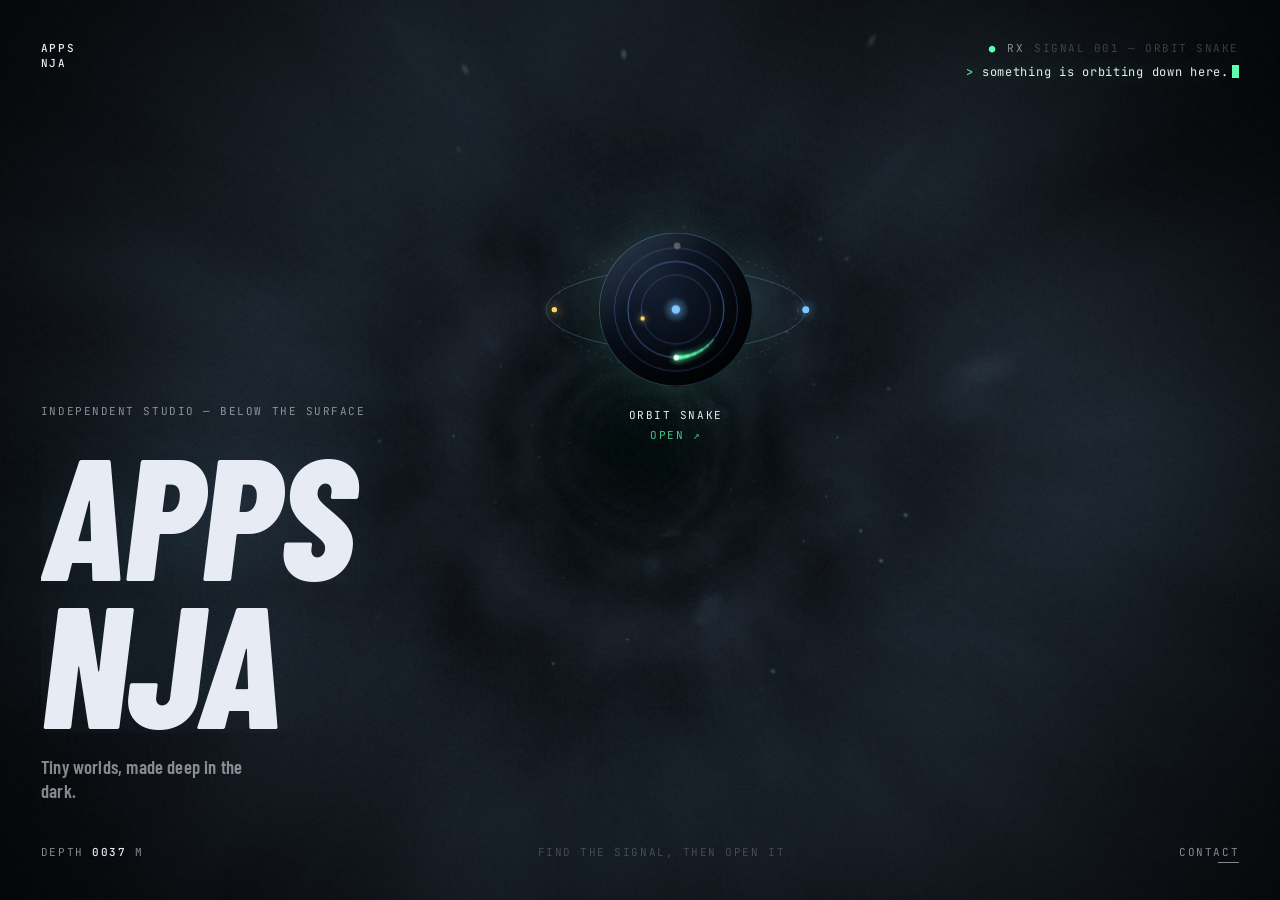
==== index.html @ ba4dc66e "Publish site" ====
<!doctype html>
<html lang="en">
<head>
  <meta charset="utf-8">
  <meta name="viewport" content="width=device-width, initial-scale=1, viewport-fit=cover">
  <script src="assets/js/config.js"></script>
  <script>
    (function () {
      var h = location.hash.slice(1);
      if (h && APPS.some(function (a) { return a.slug === h; })) { location.replace(h + '/'); return; }
      try { if (sessionStorage.getItem('appsnja:return')) document.documentElement.classList.add('is-return'); } catch (e) {}
    })();
  </script>
  <title>AppsNja</title>
  <meta name="description" content="AppsNja makes small games and apps. Tiny worlds, made deep in the dark.">
  <meta name="theme-color" content="#04050a">
  <meta property="og:title" content="AppsNja">
  <meta property="og:description" content="Tiny worlds, made deep in the dark.">
  <meta property="og:type" content="website">
  <link rel="icon" href="assets/favicon.svg" type="image/svg+xml">
  <link rel="preload" href="assets/fonts/BarlowCondensed-800i.woff2" as="font" type="font/woff2" crossorigin>
  <link rel="preload" href="assets/fonts/JetBrainsMono.woff2" as="font" type="font/woff2" crossorigin>
  <link rel="stylesheet" href="assets/css/style.css">
</head>
<body class="is-intro page-landing">
  <canvas id="abyss" class="abyss" aria-hidden="true"></canvas>
  <div class="veil" aria-hidden="true"></div>

  <div class="cursor" aria-hidden="true">
    <span class="cursor__dot"></span>
    <span class="cursor__ring"><span class="cursor__label">Open</span></span>
  </div>

  <main id="landing" class="view view--landing">
    <header class="hud hud--top">
      <a class="brand mono" href="./" aria-label="AppsNja home"><span>Apps</span><span>Nja</span></a>
      <div class="tx mono" id="tx">
        <p class="tx__head" aria-hidden="true"><span class="blink">&#9679;</span><span class="tx__label">RX</span><span class="tx__meta" id="tx-meta"></span></p>
        <p class="tx__line" id="tx-line" aria-hidden="true"></p>
        <p class="sr-only" id="tx-static"></p>
      </div>
    </header>

    <section class="hero" aria-label="AppsNja">
      <p class="eyebrow mono reveal" style="--d:.2s">Independent studio &mdash; below the surface</p>
      <h1 class="title" aria-label="AppsNja">
        <span class="line"><span class="reveal" style="--d:.35s">Apps</span></span>
        <span class="line"><span class="reveal" style="--d:.5s">Nja</span></span>
      </h1>
      <p class="lede reveal" style="--d:.7s"><span id="tagline-lead">Tiny worlds,</span> made deep in the dark.</p>
    </section>

    <footer class="hud hud--bottom">
      <p class="mono depth">Depth <b id="depth">0000</b> m</p>
      <p class="mono hint">Find the signal, then open it</p>
      <a class="mono link" href="mailto:support.appsnja@gmail.com">Contact</a>
    </footer>

    <nav id="satellites" class="satellites" aria-label="Apps"></nav>
  </main>

  <template id="satellite-template">
    <a class="satellite" href="">
      <span class="satellite__float">
        <svg class="satellite__orbits" viewBox="0 0 200 200" aria-hidden="true">
          <g class="orbit orbit--a"><ellipse cx="100" cy="100" rx="96" ry="30"/><circle class="moon" cx="196" cy="100" r="2.6"/></g>
          <g class="orbit orbit--b"><ellipse cx="100" cy="100" rx="90" ry="44"/><circle class="moon moon--warm" cx="10" cy="100" r="2"/></g>
          <circle class="tick-ring" cx="100" cy="100" r="74"/>
        </svg>
        <span class="satellite__body"><canvas class="satellite__screen" width="160" height="160" aria-hidden="true"></canvas></span>
        <span class="satellite__label mono"><span class="satellite__name"></span><span class="satellite__cta">Open &#8599;</span></span>
      </span>
    </a>
  </template>

  <div id="portal" class="portal" aria-hidden="true"></div>

  <script src="assets/js/orbit-render.js"></script>
  <script src="assets/js/abyss.js"></script>
  <script src="assets/js/cursor.js"></script>
  <script src="assets/js/landing.js"></script>
</body>
</html>
---- assets/css/style.css ----
@font-face { font-family: "Display"; src: url("../fonts/BarlowCondensed-800i.woff2") format("woff2"); font-weight: 800; font-style: italic; font-display: swap; }
@font-face { font-family: "Display"; src: url("../fonts/BarlowCondensed-600.woff2") format("woff2"); font-weight: 600; font-style: normal; font-display: swap; }
@font-face { font-family: "Mono"; src: url("../fonts/JetBrainsMono.woff2") format("woff2"); font-weight: 400 500; font-style: normal; font-display: swap; }

:root {
  --ink: #04050a;
  --text: #e7ecf4;
  --muted: rgba(231, 236, 244, .56);
  --faint: rgba(231, 236, 244, .22);
  --mint: #5dffb0;
  --core: #7ec8ff;
  --orb: #ffd56a;
  --ring: #5078b4;
  --pad: clamp(18px, 3.2vw, 44px);
  --ease: cubic-bezier(.76, 0, .24, 1);
  --ease-out: cubic-bezier(.16, 1, .3, 1);
}

*, *::before, *::after { box-sizing: border-box; }
html, body { height: 100%; }
html { color-scheme: dark; background: var(--ink); -webkit-text-size-adjust: 100%; }
body {
  margin: 0; overflow: hidden; color: var(--text); background: var(--ink);
  font-family: "Display", "Arial Narrow", sans-serif; font-weight: 600;
  -webkit-font-smoothing: antialiased; -moz-osx-font-smoothing: grayscale;
}
a { color: inherit; }
button { font: inherit; color: inherit; }
.mono { font-family: "Mono", ui-monospace, Menlo, monospace; font-size: 11px; letter-spacing: .14em; text-transform: uppercase; font-weight: 400; }
p { margin: 0; }

.abyss {
  position: fixed; inset: 0; width: 100%; height: 100%; display: block; z-index: 0;
  background:
    radial-gradient(circle at 50% 50%, #000 0 12%, transparent 46%),
    radial-gradient(ellipse at 50% 50%, #0d1219 0%, #070a10 45%, #020306 80%);
}
.veil {
  position: fixed; inset: 0; z-index: 1; pointer-events: none;
  background: radial-gradient(ellipse at center, transparent 40%, rgba(0, 0, 0, .55) 100%);
}

.view { position: fixed; inset: 0; z-index: 2; }
.view[hidden] { display: none; }

/* HUD */
.hud { position: absolute; left: var(--pad); right: var(--pad); display: flex; justify-content: space-between; align-items: flex-start; gap: 16px; }
.hud--top { top: var(--pad); }
.hud--bottom { bottom: var(--pad); align-items: flex-end; }
.brand { display: flex; flex-direction: column; text-decoration: none; line-height: 1.35; color: var(--text); font-weight: 500; }
.sr-only { position: absolute; width: 1px; height: 1px; padding: 0; margin: -1px; overflow: hidden; clip: rect(0 0 0 0); white-space: nowrap; border: 0; }
.tx { text-align: right; width: min(46ch, 46vw); display: flex; flex-direction: column; align-items: flex-end; gap: 8px; }
.tx__head { display: flex; gap: 10px; color: var(--faint); white-space: nowrap; }
.tx__label { color: var(--muted); }
.tx__meta { min-height: 1em; transition: opacity .4s; }
.tx__line { min-height: 3em; color: var(--text); text-transform: none; letter-spacing: .06em; font-size: 12px; line-height: 1.5; white-space: pre-wrap; transition: opacity .25s; text-shadow: 0 0 12px rgba(93, 255, 176, .25); }
.tx__line .p { color: var(--mint); }
.tx__line .g { color: var(--mint); opacity: .7; }
.tx__line .caret { display: inline-block; width: .6em; height: 1.05em; margin-left: 3px; vertical-align: -2px; background: var(--mint); animation: blink 1s steps(2, jump-none) infinite; }
.tx.is-glitch .tx__line { animation: txGlitch .12s steps(2, jump-none) infinite; }
@keyframes txGlitch { 0% { transform: translateX(0); opacity: 1; } 50% { transform: translateX(-3px) skewX(-8deg); opacity: .45; } 100% { transform: translateX(2px); opacity: .8; } }
.blink { color: var(--mint); animation: blink 2.4s steps(2, jump-none) infinite; }
@keyframes blink { 50% { opacity: .15; } }
.depth { color: var(--muted); }
.depth b { color: var(--text); font-weight: 500; font-variant-numeric: tabular-nums; }
.hint { color: var(--faint); }
.link { text-decoration: none; position: relative; color: var(--muted); transition: color .3s; }
.link::after { content: ""; position: absolute; left: 0; right: 0; bottom: -4px; height: 1px; background: currentColor; transform-origin: right; transform: scaleX(.35); transition: transform .5s var(--ease-out); }
.link:hover { color: var(--text); }
.link:hover::after { transform-origin: left; transform: scaleX(1); }

/* Hero */
.hero { position: absolute; left: var(--pad); bottom: calc(var(--pad) + 56px); max-width: min(720px, 80vw); }
.eyebrow { color: var(--muted); margin-bottom: 18px; }
.title {
  margin: 0; font-weight: 800; font-style: italic; text-transform: uppercase;
  font-size: clamp(72px, 13.5vw, 210px); line-height: .8; letter-spacing: -.01em;
  text-shadow: 0 0 60px rgba(126, 200, 255, .08);
}
.line { display: block; overflow: hidden; padding: .04em .08em .02em 0; margin-right: -.08em; }
.line > span { display: inline-block; }
.lede { margin-top: 22px; font-size: clamp(16px, 1.45vw, 20px); line-height: 1.3; letter-spacing: .01em; color: var(--muted); max-width: 30ch; }

/* Intro reveal */
.reveal { transition: transform 1.4s var(--ease-out) var(--d, 0s), opacity 1.4s var(--ease-out) var(--d, 0s), filter 1.4s var(--ease-out) var(--d, 0s); }
.is-intro .reveal { opacity: 0; transform: translateY(105%); filter: blur(6px); }
.is-intro .eyebrow.reveal, .is-intro .lede.reveal { transform: translateY(14px); }
.is-intro .hud, .is-intro .satellite { opacity: 0; }
.hud { transition: opacity 1.6s ease .9s; }

/* Satellite */
.satellites { position: absolute; inset: 0; pointer-events: none; z-index: 3; }
.satellites .satellite { pointer-events: auto; display: block; text-decoration: none; color: inherit; --accent: var(--mint); }
.satellite {
  --size: calc(clamp(118px, 12vw, 180px) * var(--sat-scale, 1));
  position: absolute; left: 0; top: 0; width: var(--size); height: var(--size);
  padding: 0; border: 0; background: none; cursor: pointer; border-radius: 50%;
  transform: translate3d(var(--x, 50vw), var(--y, 40vh), 0) translate(-50%, -50%);
  transition: opacity 2s ease 1.2s;
  -webkit-tap-highlight-color: transparent; z-index: 3;
}
.satellite:focus-visible { outline: 1px dashed var(--mint); outline-offset: 18px; }
.satellite__float {
  position: absolute; inset: 0; display: block;
  transform: translate3d(var(--px, 0px), var(--py, 0px), 0);
  animation: bob 7s ease-in-out infinite;
}
@keyframes bob { 0%, 100% { translate: 0 -5px; } 50% { translate: 0 6px; } }
.satellite__orbits { position: absolute; inset: -38%; width: 176%; height: 176%; overflow: visible; pointer-events: none; }
.orbit ellipse { fill: none; stroke: rgba(126, 200, 255, .32); stroke-width: .6; }
.orbit--b ellipse { stroke: rgba(93, 255, 176, .2); stroke-dasharray: 2 4; }
.orbit { transform-origin: 100px 100px; }
.orbit--a { animation: spinA 26s linear infinite; }
.orbit--b { animation: spinB 38s linear infinite; }
@keyframes spinA { from { transform: rotate(-18deg); } to { transform: rotate(342deg); } }
@keyframes spinB { from { transform: rotate(32deg); } to { transform: rotate(-328deg); } }
.moon { fill: var(--core); filter: drop-shadow(0 0 4px var(--core)); }
.moon--warm { fill: var(--orb); filter: drop-shadow(0 0 4px var(--orb)); }
.tick-ring { fill: none; stroke: rgba(231, 236, 244, .18); stroke-width: .5; stroke-dasharray: .6 3.2; transform-origin: 100px 100px; animation: spinA 60s linear infinite reverse; }
.satellite__body {
  position: absolute; inset: 0; border-radius: 50%; overflow: hidden; display: block;
  background: radial-gradient(circle at 35% 30%, #142033 0%, #070b14 55%, #020306 100%);
  box-shadow:
    inset 0 0 0 1px rgba(126, 200, 255, .28),
    inset -14px -18px 30px rgba(0, 0, 0, .7),
    inset 8px 10px 24px rgba(126, 200, 255, .08),
    0 0 40px rgba(93, 255, 176, .12),
    0 0 120px rgba(126, 200, 255, .10);
  transition: box-shadow .6s ease, transform .9s var(--ease-out);
}
.satellite__body::after {
  content: ""; position: absolute; inset: 0; border-radius: 50%;
  background: linear-gradient(140deg, rgba(255, 255, 255, .10), transparent 38%, transparent 70%, rgba(0, 0, 0, .45));
}
.satellite__screen { position: absolute; inset: 0; width: 100%; height: 100%; }
.satellite__label {
  position: absolute; left: 50%; top: calc(100% + 22px); transform: translateX(-50%);
  display: flex; flex-direction: column; align-items: center; gap: 6px; white-space: nowrap; color: var(--text);
}
.satellite__cta { color: var(--accent, var(--mint)); opacity: .75; transition: opacity .4s, letter-spacing .6s var(--ease-out); }
.satellite:hover .satellite__body, .satellite:focus-visible .satellite__body {
  transform: scale(1.06);
  box-shadow: inset 0 0 0 1px rgba(93, 255, 176, .55), inset -14px -18px 30px rgba(0, 0, 0, .6), 0 0 60px rgba(93, 255, 176, .25), 0 0 160px rgba(126, 200, 255, .18);
}
.satellite:hover .satellite__cta { opacity: 1; letter-spacing: .24em; }

/* Cursor */
.cursor { position: fixed; inset: 0; pointer-events: none; z-index: 50; display: none; }
.has-cursor .cursor { display: block; opacity: 0; transition: opacity .4s; }
.has-cursor.cursor-on .cursor { opacity: 1; }
.has-cursor, .has-cursor a, .has-cursor button { cursor: none; }
.cursor__dot, .cursor__ring { position: absolute; left: 0; top: 0; border-radius: 50%; will-change: transform; }
.cursor__dot { width: 5px; height: 5px; margin: -2.5px 0 0 -2.5px; background: var(--text); }
.cursor__ring {
  width: 38px; height: 38px; margin: -19px 0 0 -19px; border: 1px solid rgba(231, 236, 244, .35);
  display: grid; place-items: center; transition: width .5s var(--ease-out), height .5s var(--ease-out), margin .5s var(--ease-out), border-color .4s, background .4s;
}
.cursor__label { font: 500 9px/1 "Mono", monospace; letter-spacing: .16em; text-transform: uppercase; opacity: 0; transition: opacity .3s; color: var(--ink); }
.cursor.is-open .cursor__ring { width: 82px; height: 82px; margin: -41px 0 0 -41px; background: var(--mint); border-color: var(--mint); }
.cursor.is-open .cursor__label { opacity: 1; }
.cursor.is-link .cursor__ring { width: 54px; height: 54px; margin: -27px 0 0 -27px; border-color: rgba(231, 236, 244, .7); }

/* Portal */
.portal {
  position: fixed; inset: 0; z-index: 10; pointer-events: none;
  background: radial-gradient(circle at var(--cx, 50%) var(--cy, 50%), #0b1a24 0%, #050a12 30%, #020306 70%);
  clip-path: circle(0px at var(--cx, 50%) var(--cy, 50%));
  visibility: hidden;
}
.portal.is-active { visibility: visible; }
.portal.is-cover, .is-return .portal { visibility: visible; clip-path: none; }
.is-return .portal::before { opacity: 1; }
.portal::before {
  content: ""; position: absolute; inset: 0;
  background: radial-gradient(circle at var(--cx, 50%) var(--cy, 50%), rgba(93, 255, 176, .35), transparent 14%);
  opacity: 0; transition: opacity .9s ease;
}
.portal.is-active::before { opacity: 1; }
.portal.is-settled::before { opacity: .22; transition-duration: 1.6s; }

/* Inner */
.view--inner { z-index: 12; overflow-y: auto; overflow-x: hidden; -webkit-overflow-scrolling: touch; background: transparent; }
.back {
  position: fixed; top: var(--pad); left: var(--pad); z-index: 5; text-decoration: none; color: var(--text);
  display: inline-flex; gap: 12px; align-items: center; padding: 6px 0;
}
.back__arrow { display: inline-block; transition: transform .5s var(--ease-out); }
.back:hover .back__arrow { transform: translateX(-6px); }
.inner {
  min-height: 100%; display: grid; align-items: center; column-gap: clamp(24px, 4vw, 64px);
  grid-template-columns: 1fr minmax(240px, 26vw) 1fr;
  grid-template-areas: "title card copy" "title card meta";
  padding: calc(var(--pad) + 64px) var(--pad) calc(var(--pad) + 64px);
}
.inner__title {
  grid-area: title; justify-self: end; text-align: left; margin: 0; align-self: center;
  font-weight: 800; font-style: italic; text-transform: uppercase; font-size: clamp(64px, 8.6vw, 150px); line-height: .82;
}
.card {
  grid-area: card; margin: 0; position: relative; aspect-ratio: 9 / 16; width: 100%; max-height: 74vh; justify-self: center;
  border-radius: 4px; overflow: hidden;
  background: radial-gradient(circle at 50% 46%, #0d1b2c 0%, #060a12 60%, #030409 100%);
  box-shadow: 0 0 0 1px rgba(126, 200, 255, .16), 0 40px 120px rgba(0, 0, 0, .6), 0 0 120px rgba(93, 255, 176, .08);
}
.card__screen { position: absolute; inset: 0; width: 100%; height: 100%; }
.card__cap { position: absolute; left: 14px; right: 14px; bottom: 12px; display: flex; justify-content: space-between; color: var(--muted); font-size: 10px; }
.inner__copy { grid-area: copy; align-self: end; max-width: 30ch; display: flex; flex-direction: column; gap: 6px; font-size: clamp(17px, 1.5vw, 22px); line-height: 1.25; }
.inner__copy p:first-child { color: var(--text); }
.inner__copy p:not(:first-child) { color: var(--muted); }
.inner__meta { grid-area: meta; align-self: start; margin: 32px 0 0; display: grid; gap: 14px; }
.inner__meta div { display: flex; gap: 18px; }
.inner__meta dt { color: var(--faint); width: 9ch; }
.inner__meta dd { margin: 0; color: var(--text); }

.play {
  margin-top: 26px; align-self: flex-start; display: inline-flex; align-items: center; gap: 12px;
  padding: 11px 20px 11px 16px; border-radius: 999px; text-decoration: none; color: var(--ink);
  background: var(--mint); box-shadow: 0 0 0 0 rgba(93, 255, 176, .5), 0 10px 40px rgba(93, 255, 176, .18);
  transition: transform .5s var(--ease-out), box-shadow .5s var(--ease-out);
}
.play:hover { transform: translateY(-2px); box-shadow: 0 0 0 6px rgba(93, 255, 176, .12), 0 16px 50px rgba(93, 255, 176, .28); }
.play__icon { width: 18px; height: 18px; fill: currentColor; }
.play__text { display: flex; flex-direction: column; line-height: 1.05; }
.play__text small { font: 500 9px/1.2 "Mono", monospace; letter-spacing: .16em; text-transform: uppercase; }
.play__text b { font-weight: 800; font-style: italic; text-transform: uppercase; font-size: 20px; letter-spacing: .02em; }

.inner__foot {
  position: fixed; left: var(--pad); right: var(--pad); bottom: var(--pad); display: flex; justify-content: space-between; color: var(--faint); z-index: 5;
}
.inner__foot nav { display: flex; gap: 22px; }
.inner__foot a { color: var(--text); text-decoration: underline; text-decoration-color: rgba(231, 236, 244, .3); text-underline-offset: 5px; transition: color .3s, text-decoration-color .3s; }
.inner__foot a:hover { text-decoration-color: currentColor; }
.inner__foot a:hover { color: var(--mint); }

/* Inner reveal states */
.rise, .rise-txt, .rise-card { transition: transform 1.2s var(--ease-out), opacity 1.2s var(--ease-out), clip-path 1.4s var(--ease); }
.rise { display: inline-block; }
.view--inner:not(.is-in) .rise { transform: translateY(110%) skewY(6deg); }
.view--inner:not(.is-in) .rise-txt { opacity: 0; transform: translateY(18px); }
.view--inner:not(.is-in) .rise-card { clip-path: inset(50% 0 50% 0); transform: scale(1.08); }
.view--inner:not(.is-in) .back, .view--inner:not(.is-in) .inner__foot { opacity: 0; }
.view--inner .back, .view--inner .inner__foot { transition: opacity .8s ease .6s; }
.view--inner.is-in .rise-card { clip-path: inset(0 0 0 0); transition-delay: .1s; }
.view--inner.is-in .line:nth-child(1) .rise { transition-delay: .25s; }
.view--inner.is-in .line:nth-child(2) .rise { transition-delay: .35s; }
.view--inner.is-in .rise-txt:nth-child(1) { transition-delay: .55s; }
.view--inner.is-in .rise-txt:nth-child(2) { transition-delay: .65s; }
.view--inner.is-in .rise-txt:nth-child(3) { transition-delay: .75s; }
.view--inner.is-in .rise-txt:nth-child(4) { transition-delay: .9s; }
.view--inner.is-in .inner__meta.rise-txt { transition-delay: 1s; }

.view--landing { transition: opacity .9s ease, transform 1.4s var(--ease), filter 1.2s ease; }
.is-diving .view--landing { opacity: 0; transform: scale(1.12); filter: blur(8px); }
.is-diving .view--landing .satellite { opacity: 1; }

/* Mobile */
@media (max-width: 820px) {
  .hero { bottom: calc(var(--pad) + 44px); right: var(--pad); max-width: none; }
  .title { font-size: clamp(76px, 25vw, 140px); }
  .lede { font-size: 15px; }
  .tx { width: 62vw; gap: 6px; }
  .tx__head { font-size: 9px; gap: 7px; }
  .tx__line { font-size: 10px; letter-spacing: .04em; }
  .hint { display: none; }
  .satellite { --size: calc(clamp(96px, 27vw, 128px) * var(--sat-scale, 1)); }
  .satellite__label { top: calc(100% + 16px); font-size: 10px; }
  .inner {
    grid-template-columns: 1fr; grid-template-areas: "title" "card" "copy" "meta";
    row-gap: 28px; align-items: start; padding-top: calc(var(--pad) + 60px); padding-bottom: calc(var(--pad) + 70px);
  }
  .inner__title { justify-self: start; font-size: clamp(64px, 21vw, 110px); }
  .card { width: 100%; max-width: 420px; aspect-ratio: 4 / 5; max-height: none; justify-self: start; }
  .inner__copy { max-width: 34ch; }
  .inner__meta { margin-top: 0; }
  .inner__foot { position: static; padding: 0 0 calc(var(--pad) + env(safe-area-inset-bottom)); margin: 0 var(--pad); }
  .back { background: linear-gradient(rgba(4, 5, 10, .85), rgba(4, 5, 10, 0)); left: 0; right: 0; top: 0; padding: var(--pad); padding-bottom: 28px; }
}
@media (max-height: 560px) and (min-width: 821px) {
  .title { font-size: clamp(60px, 18vh, 140px); }
}

@media (prefers-reduced-motion: reduce) {
  *, *::before, *::after { animation: none !important; }
  .reveal, .rise, .rise-txt, .rise-card, .view--landing, .hud, .satellite { transition-duration: .01s !important; transition-delay: 0s !important; }
  .is-intro .reveal { transform: none; filter: none; }
}

a:focus-visible, .play:focus-visible { outline: 1px solid rgba(93, 255, 176, .55); outline-offset: 6px; border-radius: 2px; }
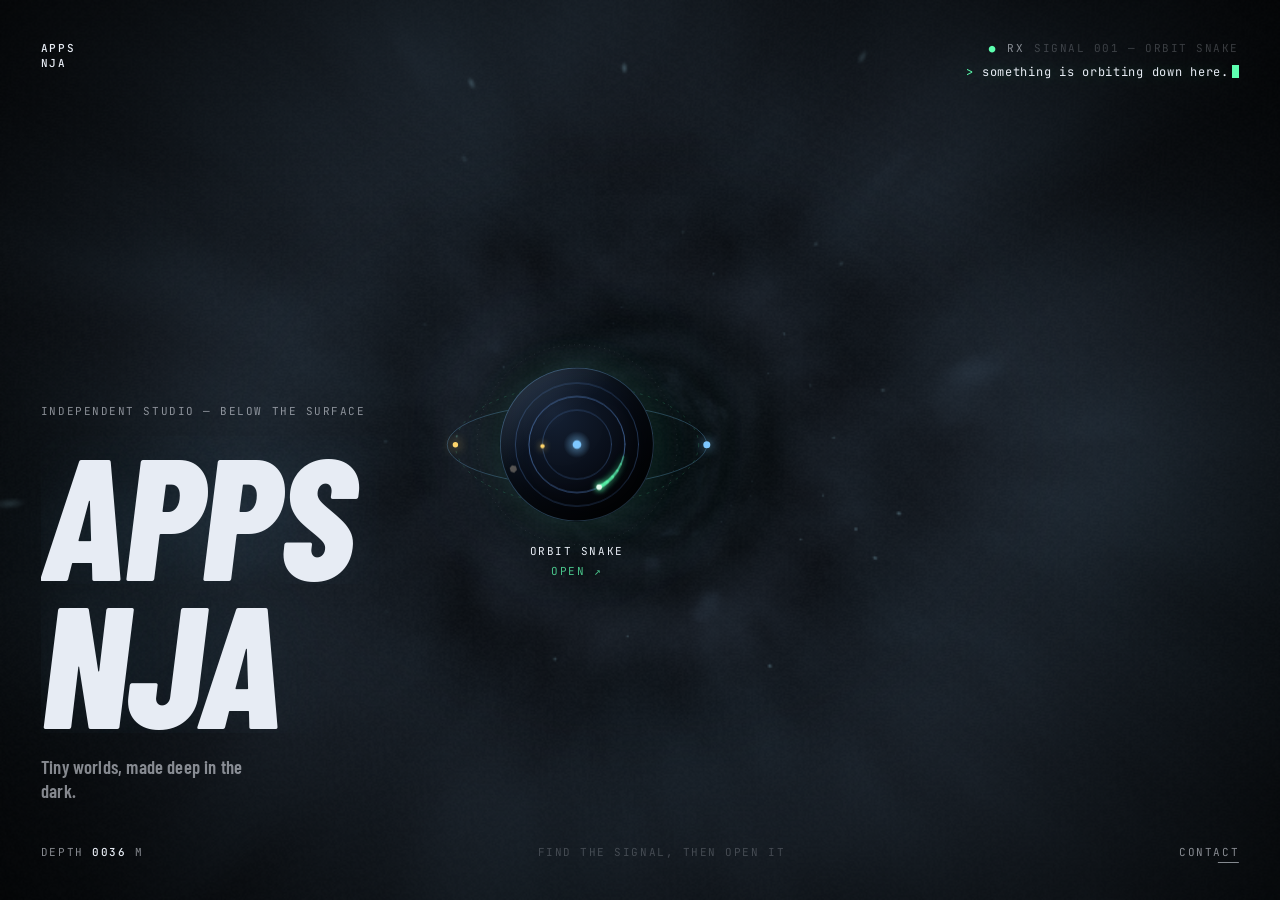
==== commit ccf81a2e: "Add search metadata for every page Give each page its own title, a 150–160 character description, a " ====
--- a/index.html
+++ b/index.html
@@ -11,13 +11,36 @@
       try { if (sessionStorage.getItem('appsnja:return')) document.documentElement.classList.add('is-return'); } catch (e) {}
     })();
   </script>
-  <title>AppsNja</title>
-  <meta name="description" content="AppsNja makes small games and apps. Tiny worlds, made deep in the dark.">
+  <title>AppsNja — Independent Studio</title>
+  <meta name="description" content="AppsNja is an independent studio crafting tiny worlds deep in the dark — small, polished games and apps. Home of Orbit Snake, soon on Android and iOS.">
   <meta name="theme-color" content="#04050a">
-  <meta property="og:title" content="AppsNja">
-  <meta property="og:description" content="Tiny worlds, made deep in the dark.">
+  <link rel="canonical" href="https://supportappsnja.github.io/">
+  <meta property="og:title" content="AppsNja — Independent Studio">
+  <meta property="og:description" content="AppsNja is an independent studio crafting tiny worlds deep in the dark — small, polished games and apps. Home of Orbit Snake, soon on Android and iOS.">
   <meta property="og:type" content="website">
+  <meta property="og:url" content="https://supportappsnja.github.io/">
+  <meta property="og:image" content="https://supportappsnja.github.io/assets/og/home.png">
+  <meta property="og:image:width" content="1200">
+  <meta property="og:image:height" content="630">
+  <meta property="og:image:alt" content="AppsNja over the abyss. Tiny worlds, made deep in the dark.">
+  <meta name="twitter:card" content="summary_large_image">
+  <meta name="twitter:title" content="AppsNja — Independent Studio">
+  <meta name="twitter:description" content="AppsNja is an independent studio crafting tiny worlds deep in the dark — small, polished games and apps. Home of Orbit Snake, soon on Android and iOS.">
+  <meta name="twitter:image" content="https://supportappsnja.github.io/assets/og/home.png">
+  <meta name="twitter:image:alt" content="AppsNja over the abyss. Tiny worlds, made deep in the dark.">
   <link rel="icon" href="assets/favicon.svg" type="image/svg+xml">
+  <link rel="apple-touch-icon" href="assets/icons/apple-touch-icon.png">
+  <link rel="manifest" href="site.webmanifest">
+  <script type="application/ld+json">
+  {
+    "@context": "https://schema.org",
+    "@type": "Organization",
+    "name": "AppsNja",
+    "url": "https://supportappsnja.github.io/",
+    "logo": "https://supportappsnja.github.io/assets/icons/icon-512.png",
+    "description": "AppsNja is an independent studio crafting tiny worlds deep in the dark — small, polished games and apps. Home of Orbit Snake, soon on Android and iOS."
+  }
+  </script>
   <link rel="preload" href="assets/fonts/BarlowCondensed-800i.woff2" as="font" type="font/woff2" crossorigin>
   <link rel="preload" href="assets/fonts/JetBrainsMono.woff2" as="font" type="font/woff2" crossorigin>
   <link rel="stylesheet" href="assets/css/style.css">
@@ -48,6 +71,10 @@
         <span class="line"><span class="reveal" style="--d:.5s">Nja</span></span>
       </h1>
       <p class="lede reveal" style="--d:.7s"><span id="tagline-lead">Tiny worlds,</span> made deep in the dark.</p>
+      <noscript>
+        <p class="lede">AppsNja. Tiny worlds, made deep in the dark.</p>
+        <p class="lede"><a href="orbit-snake/">Orbit Snake</a> &mdash; guide a neon snake around circular orbits. Jump between rings, eat orbs, dodge asteroids.</p>
+      </noscript>
     </section>
 
     <footer class="hud hud--bottom">
--- a/assets/css/style.css
+++ b/assets/css/style.css
@@ -204,7 +204,7 @@
 }
 .card__screen { position: absolute; inset: 0; width: 100%; height: 100%; }
 .card__cap { position: absolute; left: 14px; right: 14px; bottom: 12px; display: flex; justify-content: space-between; color: var(--muted); font-size: 10px; }
-.inner__copy { grid-area: copy; align-self: end; max-width: 30ch; display: flex; flex-direction: column; gap: 6px; font-size: clamp(17px, 1.5vw, 22px); line-height: 1.25; }
+.inner__copy { grid-area: copy; align-self: end; max-width: 30ch; min-width: 0; display: flex; flex-direction: column; gap: 6px; font-size: clamp(17px, 1.5vw, 22px); line-height: 1.25; }
 .inner__copy p:first-child { color: var(--text); }
 .inner__copy p:not(:first-child) { color: var(--muted); }
 .inner__meta { grid-area: meta; align-self: start; margin: 32px 0 0; display: grid; gap: 14px; }
@@ -212,17 +212,30 @@
 .inner__meta dt { color: var(--faint); width: 9ch; }
 .inner__meta dd { margin: 0; color: var(--text); }
 
+.inner__copy .stores { width: max-content; max-width: min(92vw, 420px); }
+.stores { margin-top: 26px; display: flex; flex-direction: column; align-items: flex-start; gap: 12px; }
+.stores__soon { display: inline-flex; align-items: center; gap: 9px; color: var(--mint); font-size: 10px; letter-spacing: .22em; }
+.stores__soon[hidden] { display: none; }
+.stores__dot { width: 6px; height: 6px; border-radius: 50%; background: var(--mint); box-shadow: 0 0 10px var(--mint); animation: blink 2.4s steps(2, jump-none) infinite; }
+.stores__row { display: flex; flex-wrap: wrap; gap: 10px; }
 .play {
-  margin-top: 26px; align-self: flex-start; display: inline-flex; align-items: center; gap: 12px;
-  padding: 11px 20px 11px 16px; border-radius: 999px; text-decoration: none; color: var(--ink);
+  display: inline-flex; align-items: center; gap: 11px; min-height: 50px;
+  padding: 10px 20px 10px 15px; border-radius: 999px; text-decoration: none; color: var(--ink);
   background: var(--mint); box-shadow: 0 0 0 0 rgba(93, 255, 176, .5), 0 10px 40px rgba(93, 255, 176, .18);
   transition: transform .5s var(--ease-out), box-shadow .5s var(--ease-out);
 }
 .play:hover { transform: translateY(-2px); box-shadow: 0 0 0 6px rgba(93, 255, 176, .12), 0 16px 50px rgba(93, 255, 176, .28); }
-.play__icon { width: 18px; height: 18px; fill: currentColor; }
-.play__text { display: flex; flex-direction: column; line-height: 1.05; }
+.play__icon { width: 18px; height: 18px; fill: currentColor; flex: none; }
+.play__text { display: flex; flex-direction: column; justify-content: center; line-height: 1.05; }
 .play__text small { font: 500 9px/1.2 "Mono", monospace; letter-spacing: .16em; text-transform: uppercase; }
-.play__text b { font-weight: 800; font-style: italic; text-transform: uppercase; font-size: 20px; letter-spacing: .02em; }
+.play__text small:empty { display: none; }
+.play__text b { font-weight: 800; font-style: italic; text-transform: uppercase; font-size: 18px; letter-spacing: .02em; white-space: nowrap; }
+.play.is-soon {
+  color: rgba(231, 236, 244, .6); background: rgba(231, 236, 244, .03); cursor: default; pointer-events: none;
+  box-shadow: inset 0 0 0 1px rgba(231, 236, 244, .2);
+}
+.play.is-soon .play__icon { opacity: .6; }
+.soon-tag { margin-left: 8px; padding: 2px 6px; border-radius: 999px; font-size: 8px; letter-spacing: .16em; color: var(--mint); box-shadow: inset 0 0 0 1px rgba(93, 255, 176, .45); vertical-align: 1px; }
 
 .inner__foot {
   position: fixed; left: var(--pad); right: var(--pad); bottom: var(--pad); display: flex; justify-content: space-between; color: var(--faint); z-index: 5;
@@ -271,6 +284,11 @@
   .inner__title { justify-self: start; font-size: clamp(64px, 21vw, 110px); }
   .card { width: 100%; max-width: 420px; aspect-ratio: 4 / 5; max-height: none; justify-self: start; }
   .inner__copy { max-width: 34ch; }
+  .inner__copy .stores { width: auto; max-width: none; }
+  .inner__copy:has(.stores) { max-width: none; }
+  .inner__copy p { max-width: 34ch; }
+  .stores__row { flex-wrap: nowrap; width: 100%; }
+  .stores__row .play { flex: 1 1 0; justify-content: center; padding: 10px 14px; min-width: 0; }
   .inner__meta { margin-top: 0; }
   .inner__foot { position: static; padding: 0 0 calc(var(--pad) + env(safe-area-inset-bottom)); margin: 0 var(--pad); }
   .back { background: linear-gradient(rgba(4, 5, 10, .85), rgba(4, 5, 10, 0)); left: 0; right: 0; top: 0; padding: var(--pad); padding-bottom: 28px; }
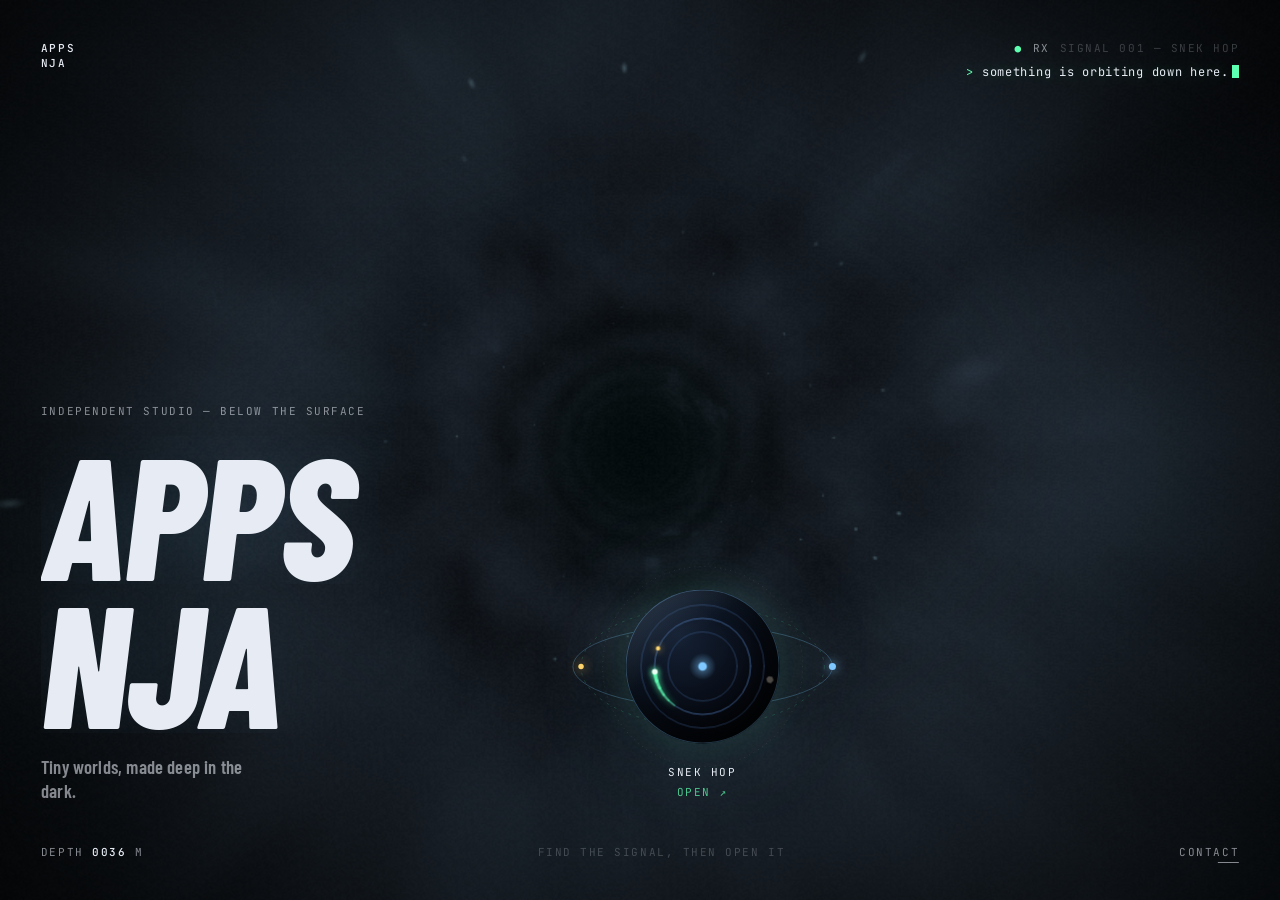
==== commit a31829d2: "Rename Orbit Snake to Snek Hop" ====
--- a/index.html
+++ b/index.html
@@ -7,16 +7,17 @@
   <script>
     (function () {
       var h = location.hash.slice(1);
-      if (h && APPS.some(function (a) { return a.slug === h; })) { location.replace(h + '/'); return; }
+      var app = h && APPS.filter(function (a) { return a.slug === h || (a.aliases || []).indexOf(h) > -1; })[0];
+      if (app) { location.replace(app.slug + '/'); return; }
       try { if (sessionStorage.getItem('appsnja:return')) document.documentElement.classList.add('is-return'); } catch (e) {}
     })();
   </script>
   <title>AppsNja — Independent Studio</title>
-  <meta name="description" content="AppsNja is an independent studio crafting tiny worlds deep in the dark — small, polished games and apps. Home of Orbit Snake, soon on Android and iOS.">
+  <meta name="description" content="AppsNja is an independent studio crafting tiny worlds deep in the dark — small, polished games and apps. Home of Snek Hop, soon on Android and iOS.">
   <meta name="theme-color" content="#04050a">
   <link rel="canonical" href="https://supportappsnja.github.io/">
   <meta property="og:title" content="AppsNja — Independent Studio">
-  <meta property="og:description" content="AppsNja is an independent studio crafting tiny worlds deep in the dark — small, polished games and apps. Home of Orbit Snake, soon on Android and iOS.">
+  <meta property="og:description" content="AppsNja is an independent studio crafting tiny worlds deep in the dark — small, polished games and apps. Home of Snek Hop, soon on Android and iOS.">
   <meta property="og:type" content="website">
   <meta property="og:url" content="https://supportappsnja.github.io/">
   <meta property="og:image" content="https://supportappsnja.github.io/assets/og/home.png">
@@ -25,7 +26,7 @@
   <meta property="og:image:alt" content="AppsNja over the abyss. Tiny worlds, made deep in the dark.">
   <meta name="twitter:card" content="summary_large_image">
   <meta name="twitter:title" content="AppsNja — Independent Studio">
-  <meta name="twitter:description" content="AppsNja is an independent studio crafting tiny worlds deep in the dark — small, polished games and apps. Home of Orbit Snake, soon on Android and iOS.">
+  <meta name="twitter:description" content="AppsNja is an independent studio crafting tiny worlds deep in the dark — small, polished games and apps. Home of Snek Hop, soon on Android and iOS.">
   <meta name="twitter:image" content="https://supportappsnja.github.io/assets/og/home.png">
   <meta name="twitter:image:alt" content="AppsNja over the abyss. Tiny worlds, made deep in the dark.">
   <link rel="icon" href="assets/favicon.svg" type="image/svg+xml">
@@ -38,7 +39,7 @@
     "name": "AppsNja",
     "url": "https://supportappsnja.github.io/",
     "logo": "https://supportappsnja.github.io/assets/icons/icon-512.png",
-    "description": "AppsNja is an independent studio crafting tiny worlds deep in the dark — small, polished games and apps. Home of Orbit Snake, soon on Android and iOS."
+    "description": "AppsNja is an independent studio crafting tiny worlds deep in the dark — small, polished games and apps. Home of Snek Hop, soon on Android and iOS."
   }
   </script>
   <link rel="preload" href="assets/fonts/BarlowCondensed-800i.woff2" as="font" type="font/woff2" crossorigin>
@@ -73,7 +74,7 @@
       <p class="lede reveal" style="--d:.7s"><span id="tagline-lead">Tiny worlds,</span> made deep in the dark.</p>
       <noscript>
         <p class="lede">AppsNja. Tiny worlds, made deep in the dark.</p>
-        <p class="lede"><a href="orbit-snake/">Orbit Snake</a> &mdash; guide a neon snake around circular orbits. Jump between rings, eat orbs, dodge asteroids.</p>
+        <p class="lede"><a href="snek-hop/">Snek Hop</a> &mdash; guide a neon snake around circular orbits. Jump between rings, eat orbs, dodge asteroids.</p>
       </noscript>
     </section>
 
